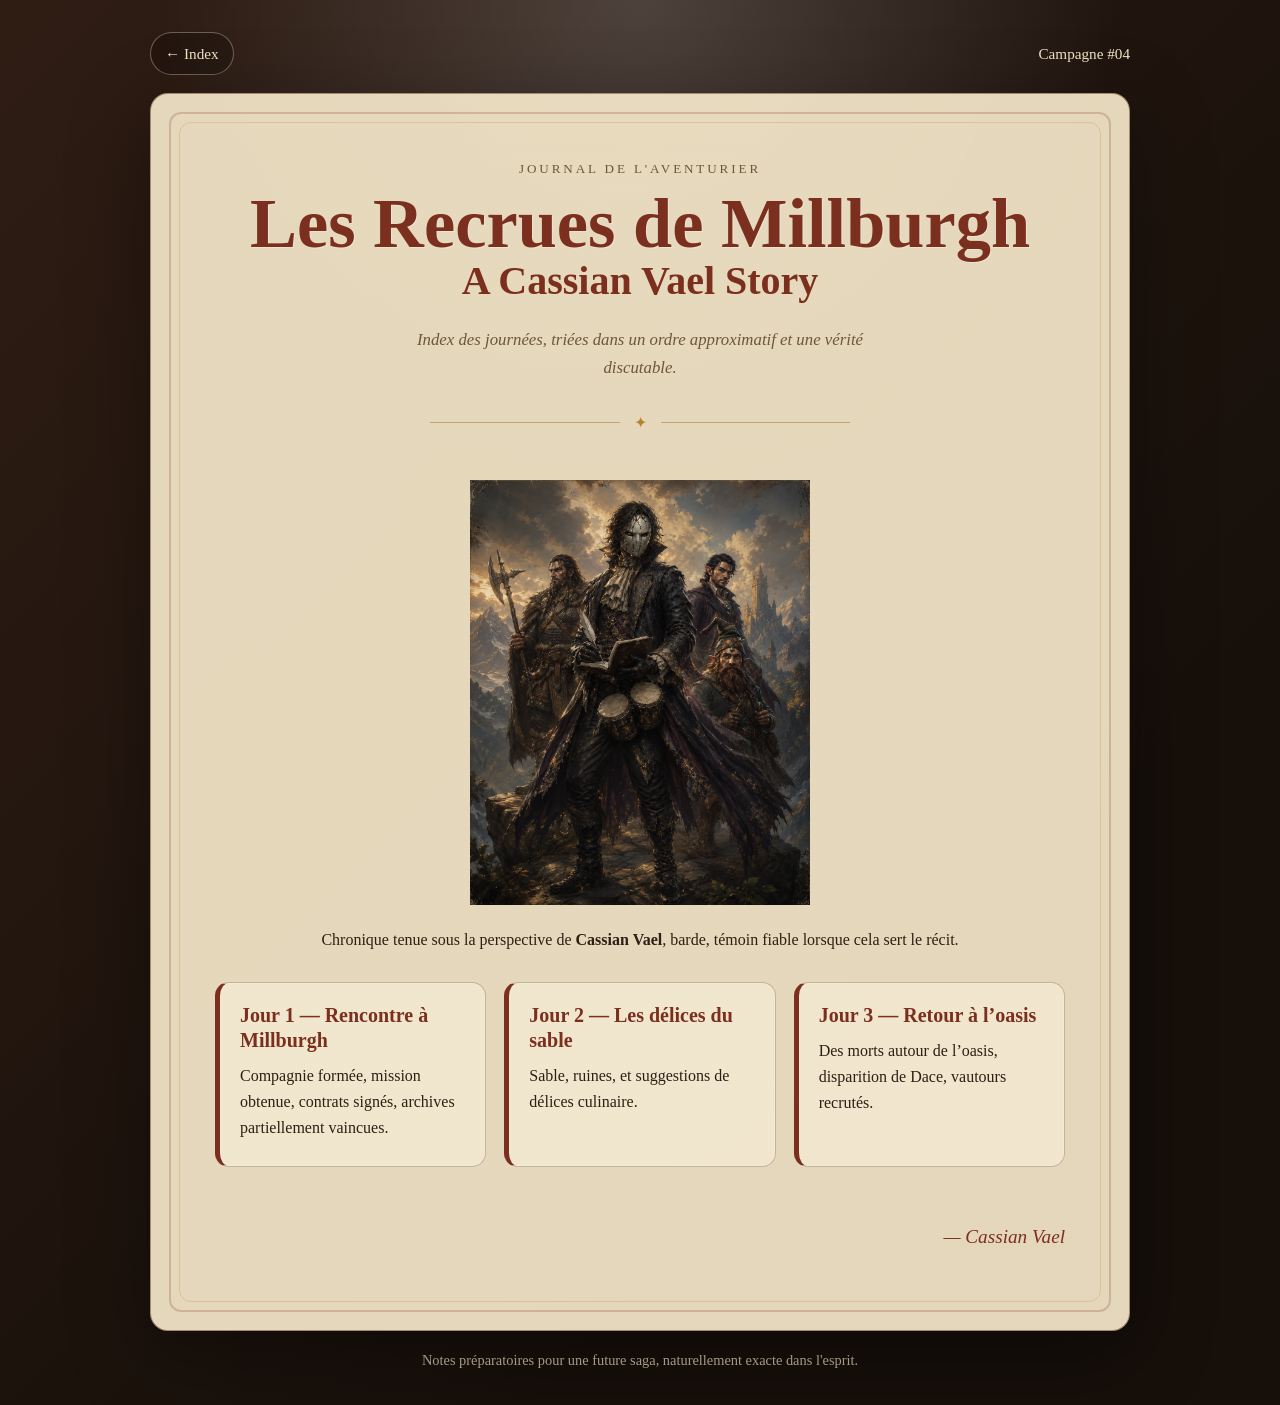
==== index.html @ cfff4280 "Update index.html" ====
<!DOCTYPE html>
<html lang="fr">
<head>
  <meta charset="UTF-8" />
  <meta name="viewport" content="width=device-width, initial-scale=1.0" />
  <title>Journal de l&#x27;Aventurier — Cassian Vael</title>
  <link rel="stylesheet" href="assets/style.css" />
</head>
<body>
  <div class="site-shell">
    <nav class="top-nav" aria-label="Navigation principale">
      <a href="index.html">← Index</a>
      <span>Campagne #04</span>
    </nav>

    <main class="page">
      <header>
        <p class="kicker">Journal de l'Aventurier</p>
        <h1>Les Recrues de Millburgh</h1>
        <h2>A Cassian Vael Story</h2>
        <p class="subtitle">Index des journées, triées dans un ordre approximatif et une vérité discutable.</p>
        <div class="ornament">✦</div>
      </header>
      <section>
          <p style="text-align: center;">
            <img src="assets/CoverArt.png" alt="Cover Art" style="max-width: 40%; height: auto;">
          </p>
      </section>

      <section>
  <p style="text-align: center;">Chronique tenue sous la perspective de <strong>Cassian Vael</strong>, barde, témoin fiable lorsque cela sert le récit.</p>

  <div class="card-grid">
    <a class="day-card" href="jours/jour-01.html">
      <strong>Jour 1 — Rencontre à Millburgh</strong>
      <span>Compagnie formée, mission obtenue, contrats signés, archives partiellement vaincues.</span>
    </a>
<a class="day-card" href="jours/jour-02.html">
      <strong>Jour 2 — Les délices du sable</strong>
      <span>Sable, ruines, et suggestions de délices culinaire.</span>
    </a>
<a class="day-card" href="jours/jour-03.html">
      <strong>Jour 3 — Retour à l’oasis</strong>
      <span>Des morts autour de l’oasis, disparition de Dace, vautours recrutés.</span>
    </a>
  </div>
</section>

<p class="signature">— Cassian Vael</p>
    </main>

    <footer>Notes préparatoires pour une future saga, naturellement exacte dans l'esprit.</footer>
  </div>
</body>
</html>
---- assets/style.css ----
:root {
  --bg-1: #2f1d14;
  --bg-2: #160f0a;
  --paper: #f2e4c7;
  --paper-light: #fff6dc;
  --ink: #2d1f14;
  --muted: #6f563b;
  --accent: #7b2f1f;
  --gold: #b78332;
  --line: rgba(80, 48, 25, 0.28);
  --shadow: rgba(0, 0, 0, 0.35);
}

* {
  box-sizing: border-box;
}

html {
  scroll-behavior: smooth;
}

body {
  margin: 0;
  min-height: 100vh;
  padding: 32px 18px;
  background:
    radial-gradient(circle at top, rgba(255, 255, 255, 0.18), transparent 30rem),
    linear-gradient(135deg, var(--bg-1), var(--bg-2) 72%);
  color: var(--ink);
  font-family: Georgia, "Times New Roman", serif;
  line-height: 1.65;
}

a {
  color: var(--accent);
  text-decoration-thickness: 1px;
  text-underline-offset: 3px;
}

a:hover {
  color: #a13d28;
}

.site-shell {
  max-width: 980px;
  margin: 0 auto;
}

.top-nav {
  display: flex;
  justify-content: space-between;
  align-items: center;
  gap: 12px;
  margin: 0 auto 18px;
  color: var(--paper);
  font-size: 0.95rem;
}

.top-nav a {
  color: var(--paper);
  text-decoration: none;
  border: 1px solid rgba(242, 228, 199, 0.35);
  border-radius: 999px;
  padding: 8px 14px;
  background: rgba(0, 0, 0, 0.18);
}

.top-nav a:hover {
  background: rgba(255, 255, 255, 0.08);
}

.page {
  position: relative;
  overflow: hidden;
  padding: clamp(28px, 6vw, 64px);
  background:
    linear-gradient(rgba(242, 228, 199, 0.94), rgba(242, 228, 199, 0.94)),
    repeating-linear-gradient(0deg, transparent, transparent 31px, rgba(93, 62, 32, 0.08) 32px);
  border: 1px solid rgba(80, 48, 25, 0.45);
  border-radius: 18px;
  box-shadow: 0 24px 80px var(--shadow);
}

.page::before,
.page::after {
  content: "";
  position: absolute;
  pointer-events: none;
  border-radius: 12px;
}

.page::before {
  inset: 18px;
  border: 2px solid rgba(123, 47, 31, 0.22);
}

.page::after {
  inset: 28px;
  border: 1px solid rgba(183, 131, 50, 0.25);
}

.page > * {
  position: relative;
  z-index: 1;
}

header {
  text-align: center;
  margin-bottom: 44px;
}

.kicker {
  margin: 0 0 8px;
  color: var(--muted);
  font-size: 0.82rem;
  text-transform: uppercase;
  letter-spacing: 0.22em;
}

h1 {
  margin: 0;
  color: var(--accent);
  font-size: clamp(2.15rem, 7vw, 4.4rem);
  line-height: 1;
  text-shadow: 1px 1px 0 rgba(255, 255, 255, 0.32);
}

.subtitle {
  margin: 16px auto 0;
  max-width: 62ch;
  color: var(--muted);
  font-style: italic;
  font-size: 1.05rem;
}

.ornament {
  margin: 28px auto 0;
  width: min(65%, 420px);
  display: flex;
  align-items: center;
  gap: 14px;
  color: var(--gold);
}

.ornament::before,
.ornament::after {
  content: "";
  height: 1px;
  flex: 1;
  background: currentColor;
  opacity: 0.62;
}

.card-grid {
  display: grid;
  grid-template-columns: repeat(auto-fit, minmax(220px, 1fr));
  gap: 18px;
  margin-top: 28px;
}

.day-card {
  display: block;
  min-height: 185px;
  padding: 20px;
  background: rgba(255, 248, 226, 0.46);
  border: 1px solid var(--line);
  border-left: 5px solid var(--accent);
  border-radius: 14px;
  text-decoration: none;
  box-shadow: inset 0 0 0 1px rgba(255,255,255,0.16);
}

.day-card:hover {
  transform: translateY(-2px);
  transition: transform 160ms ease;
}

.day-card strong {
  display: block;
  margin-bottom: 10px;
  color: var(--accent);
  font-size: 1.25rem;
  line-height: 1.25;
}

.day-card span {
  color: var(--ink);
}

.day {
  margin: 0;
  padding: 0;
}

h2 {
  margin: 0 0 22px;
  color: var(--accent);
  font-size: clamp(1.7rem, 4vw, 2.5rem);
  line-height: 1.15;
}

p {
  margin: 0 0 14px;
}

ul {
  margin: 12px 0 18px 1.2rem;
  padding: 0;
}

li {
  margin: 7px 0;
  padding-left: 0.2rem;
}

.note {
  margin: 18px 0;
  padding: 12px 16px;
  border-left: 3px solid var(--gold);
  background: rgba(183, 131, 50, 0.08);
  color: #4f3925;
  font-style: italic;
  border-radius: 8px;
}

.beat {
  margin: 18px 0 8px;
  color: var(--muted);
  text-transform: uppercase;
  letter-spacing: 0.12em;
  font-size: 0.78rem;
  font-weight: bold;
}

.closing {
  margin-top: 24px;
  padding-top: 16px;
  border-top: 1px dashed rgba(80, 48, 25, 0.35);
  font-weight: bold;
}

.signature {
  margin-top: 54px;
  text-align: right;
  color: var(--accent);
  font-size: 1.2rem;
  font-style: italic;
}

.bottom-nav {
  display: flex;
  justify-content: space-between;
  gap: 14px;
  margin-top: 28px;
}

.bottom-nav a,
.bottom-nav span {
  flex: 1;
  padding: 12px 14px;
  border-radius: 12px;
  background: rgba(255, 248, 226, 0.42);
  border: 1px solid var(--line);
  text-decoration: none;
}

.bottom-nav .next {
  text-align: right;
}

.bottom-nav span {
  color: var(--muted);
  opacity: 0.75;
}

footer {
  margin: 18px 0 0;
  text-align: center;
  color: rgba(242, 228, 199, 0.78);
  font-size: 0.9rem;
}

@media (max-width: 620px) {
  body {
    padding: 16px 10px;
  }

  .top-nav,
  .bottom-nav {
    flex-direction: column;
  }

  .bottom-nav .next {
    text-align: left;
  }
}

@media print {
  body {
    background: white;
    padding: 0;
  }

  .top-nav,
  .bottom-nav,
  footer {
    display: none;
  }

  .page {
    max-width: none;
    box-shadow: none;
    border-radius: 0;
  }
}
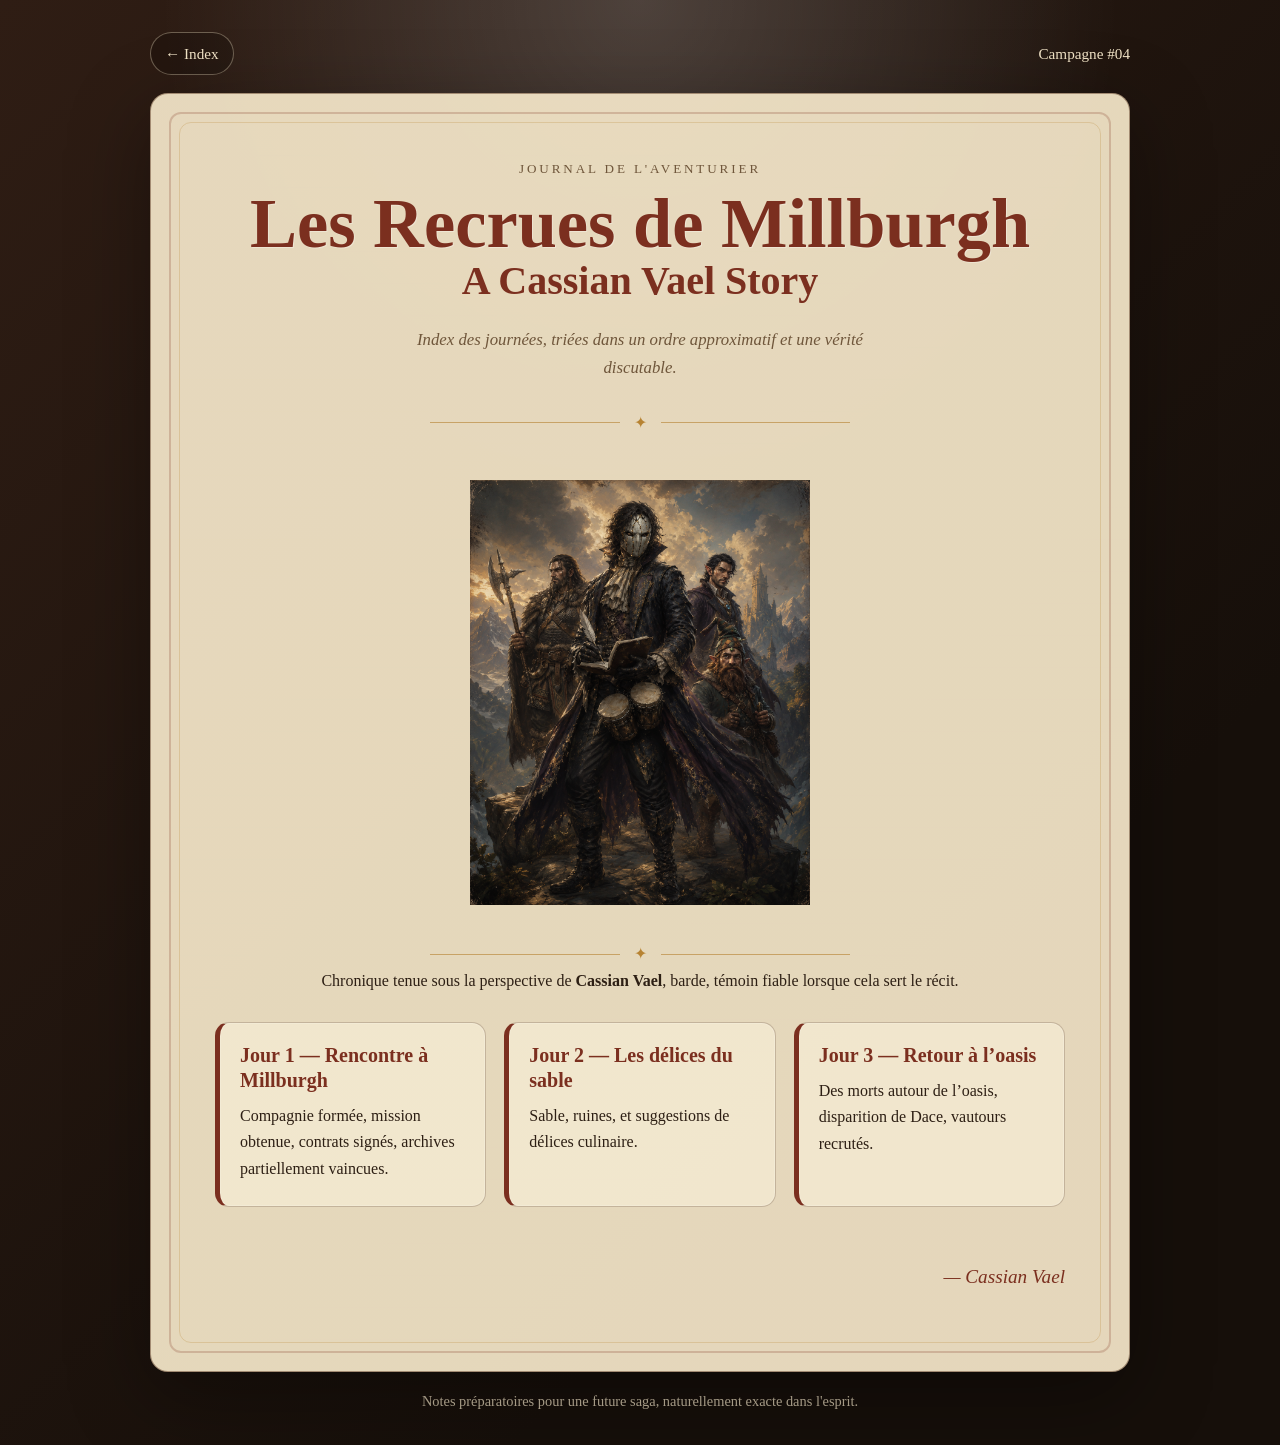
==== commit 7439eb31: "Update index.html" ====
--- a/index.html
+++ b/index.html
@@ -25,6 +25,7 @@
           <p style="text-align: center;">
             <img src="assets/CoverArt.png" alt="Cover Art" style="max-width: 40%; height: auto;">
           </p>
+          <div class="ornament">✦</div>
       </section>
 
       <section>
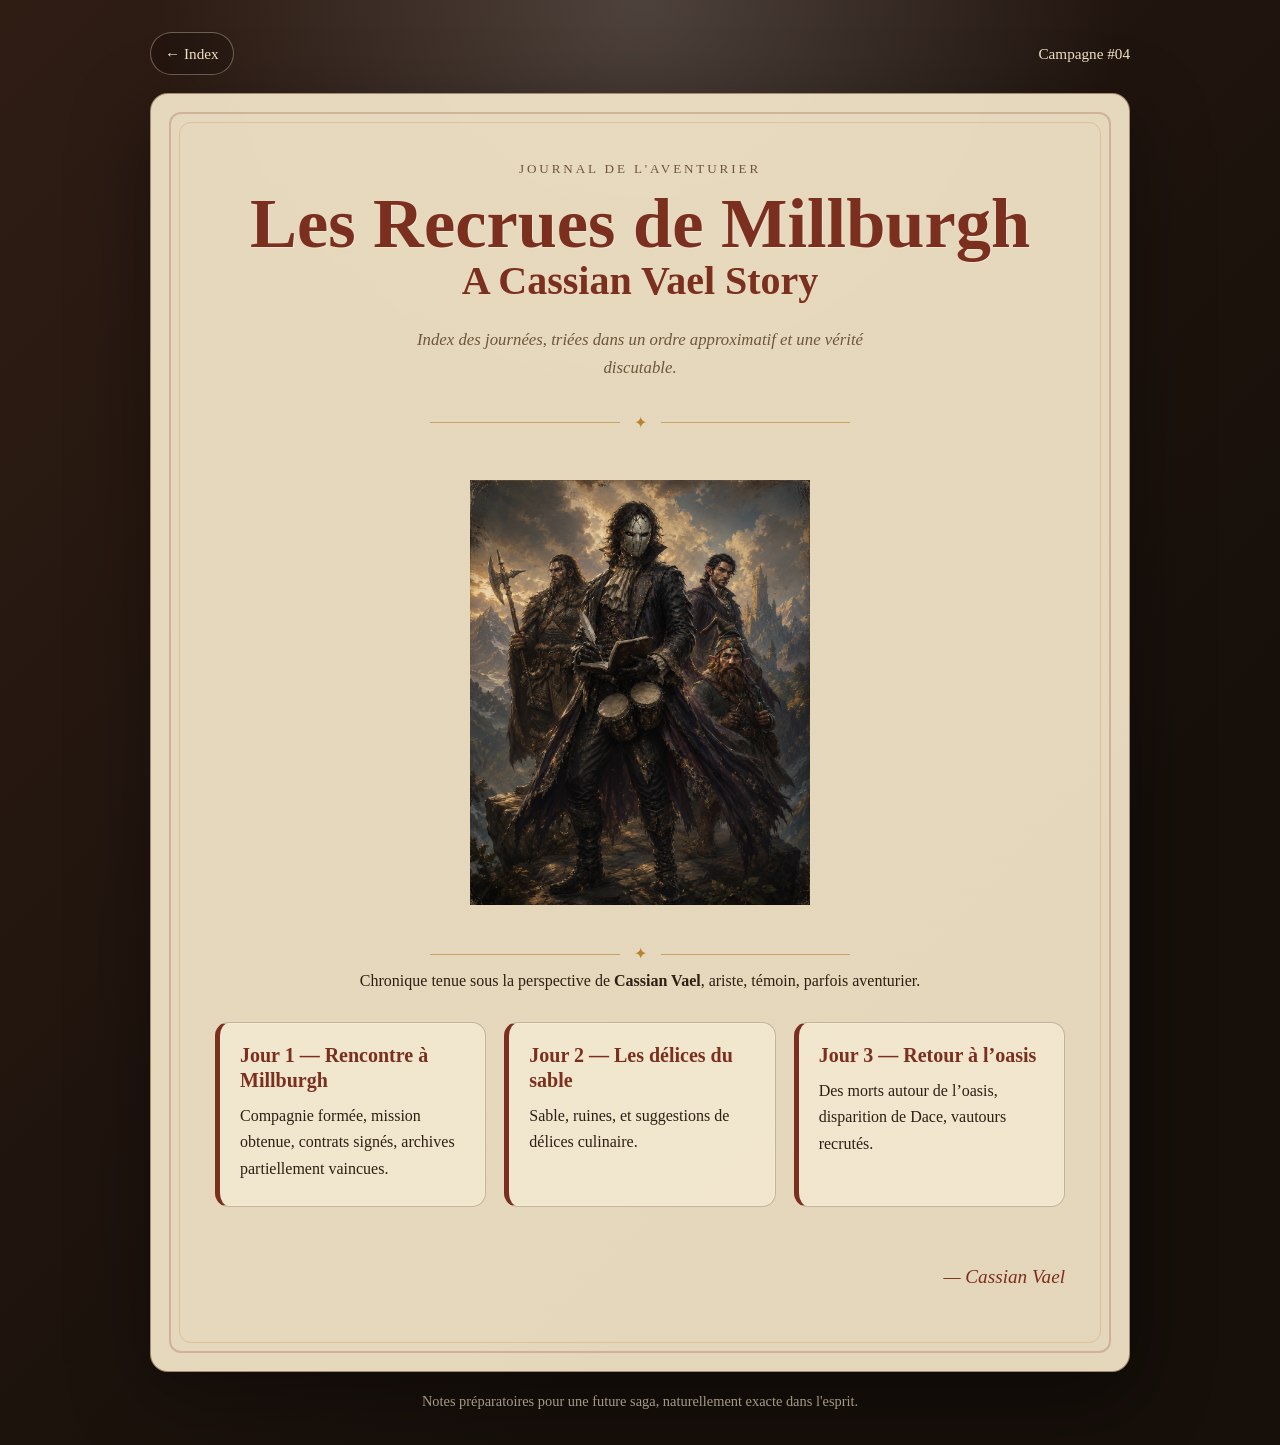
==== commit 75aeb8e5: "Update index.html" ====
--- a/index.html
+++ b/index.html
@@ -29,7 +29,7 @@
       </section>
 
       <section>
-  <p style="text-align: center;">Chronique tenue sous la perspective de <strong>Cassian Vael</strong>, barde, témoin fiable lorsque cela sert le récit.</p>
+  <p style="text-align: center;">Chronique tenue sous la perspective de <strong>Cassian Vael</strong>, ariste, témoin, parfois aventurier.</p>
 
   <div class="card-grid">
     <a class="day-card" href="jours/jour-01.html">
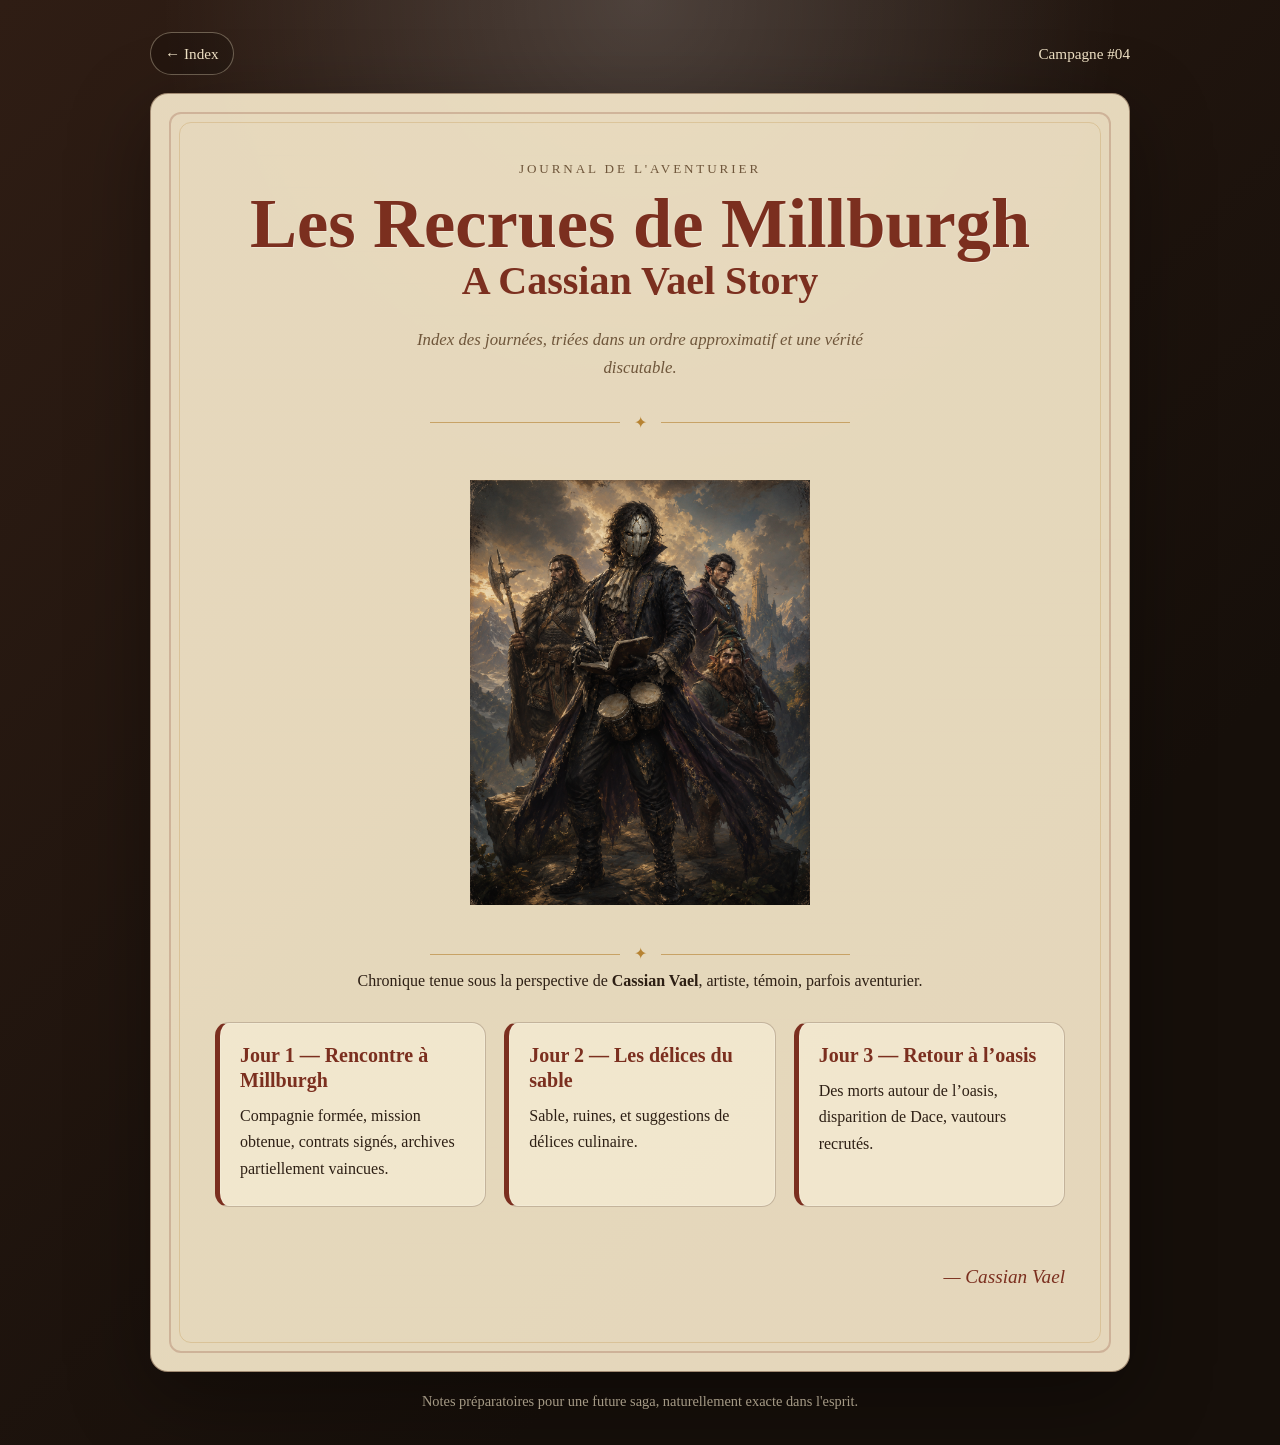
==== commit 31921339: "Update index.html" ====
--- a/index.html
+++ b/index.html
@@ -29,7 +29,7 @@
       </section>
 
       <section>
-  <p style="text-align: center;">Chronique tenue sous la perspective de <strong>Cassian Vael</strong>, ariste, témoin, parfois aventurier.</p>
+  <p style="text-align: center;">Chronique tenue sous la perspective de <strong>Cassian Vael</strong>, artiste, témoin, parfois aventurier.</p>
 
   <div class="card-grid">
     <a class="day-card" href="jours/jour-01.html">
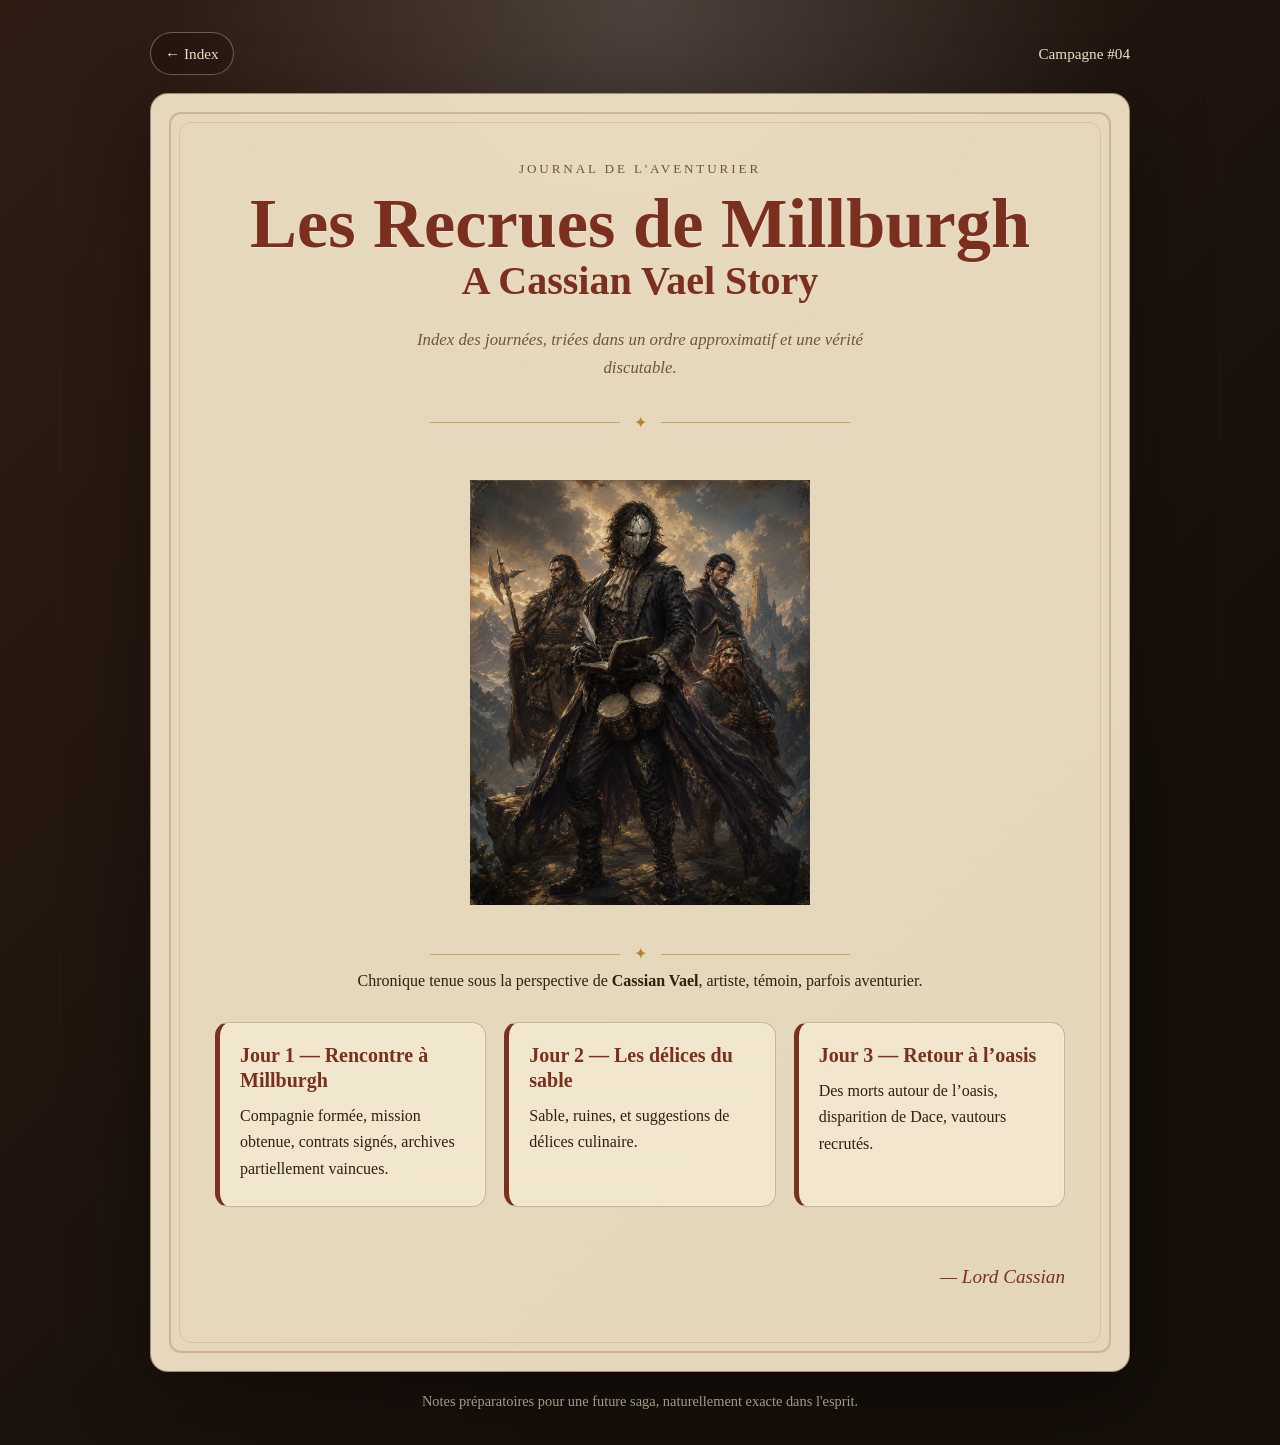
==== commit e6265ad3: "Update index.html" ====
--- a/index.html
+++ b/index.html
@@ -47,7 +47,7 @@
   </div>
 </section>
 
-<p class="signature">— Cassian Vael</p>
+<p class="signature">— Lord Cassian </p>
     </main>
 
     <footer>Notes préparatoires pour une future saga, naturellement exacte dans l'esprit.</footer>
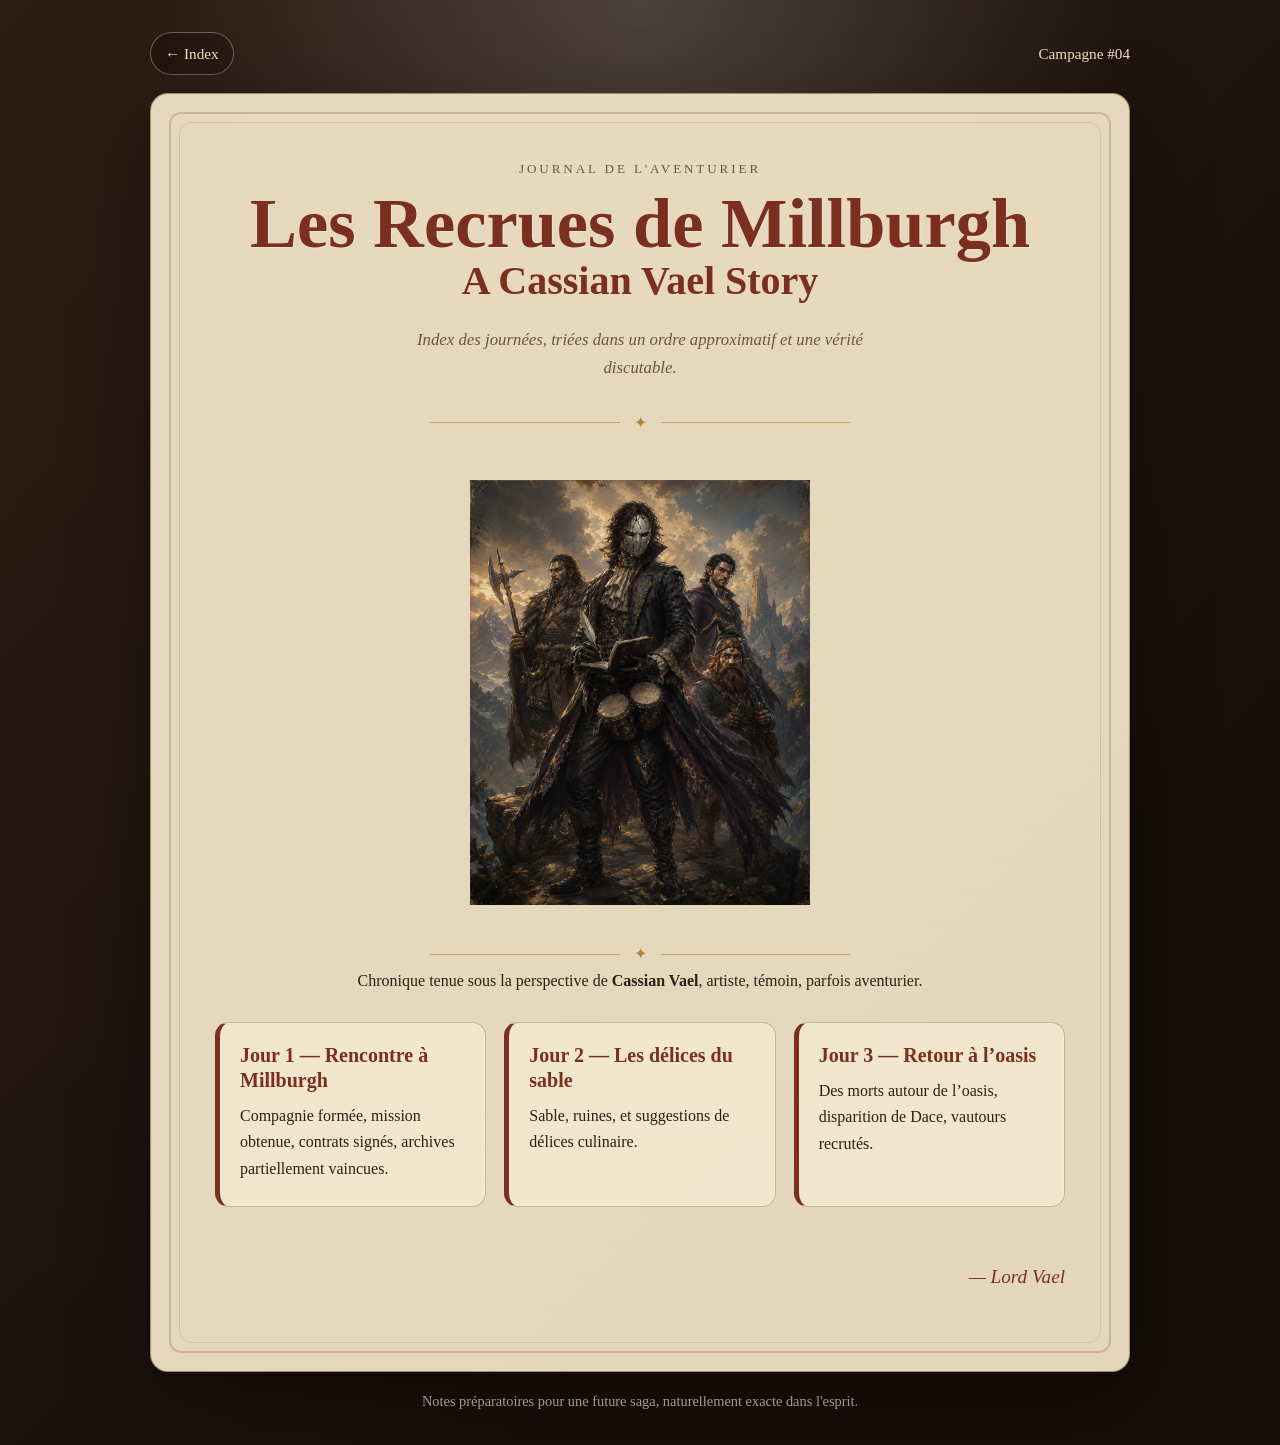
==== commit 34142fca: "Update index.html" ====
--- a/index.html
+++ b/index.html
@@ -47,7 +47,7 @@
   </div>
 </section>
 
-<p class="signature">— Lord Cassian </p>
+<p class="signature">— Lord Vael </p>
     </main>
 
     <footer>Notes préparatoires pour une future saga, naturellement exacte dans l'esprit.</footer>
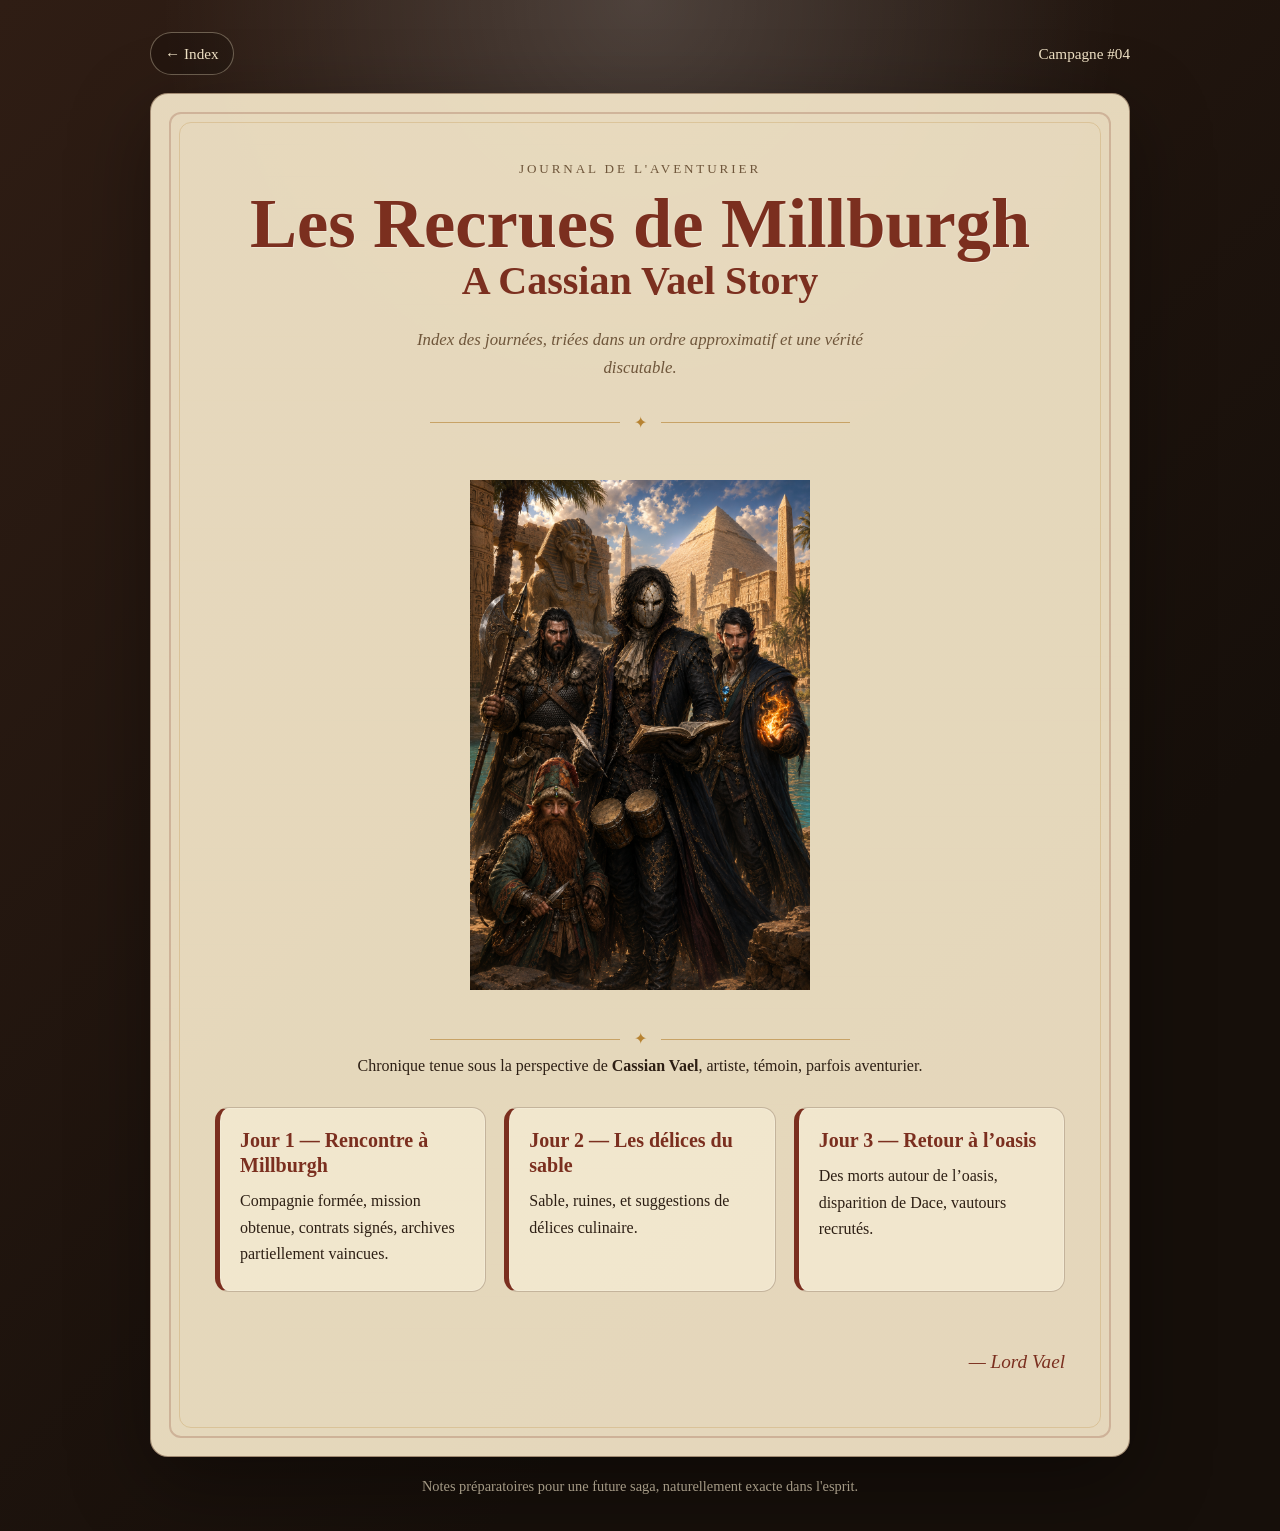
==== commit f901eae4: "Update index.html" ====
--- a/index.html
+++ b/index.html
@@ -23,7 +23,7 @@
       </header>
       <section>
           <p style="text-align: center;">
-            <img src="assets/CoverArt.png" alt="Cover Art" style="max-width: 40%; height: auto;">
+            <img src="assets/Coverart2.png" alt="Cover Art" style="max-width: 40%; height: auto;">
           </p>
           <div class="ornament">✦</div>
       </section>
--- a/assets/style.css
+++ b/assets/style.css
@@ -280,6 +280,59 @@
   font-size: 0.9rem;
 }
 
+/* Bloc journal : texte à gauche, image à droite */
+.journal-split {
+  display: flex;
+  gap: 40px;
+  align-items: center;
+  margin: 30px 0;
+}
+
+/* Colonne texte */
+.journal-texte {
+  flex: 1 1 55%;
+  min-width: 0;
+}
+
+/* Colonne image */
+.journal-image {
+  flex: 0 1 45%;
+  min-width: 220px;
+}
+
+/* Empêche l'image de dépasser de sa colonne */
+.journal-image img {
+  display: block;
+  width: 100%;
+  max-width: 100%;
+  height: auto;
+  border-radius: 12px;
+
+  -webkit-mask-image: radial-gradient(
+    ellipse at center,
+    black 72%,
+    transparent 100%
+  );
+  mask-image: radial-gradient(
+    ellipse at center,
+    black 72%,
+    transparent 100%
+  );
+}
+
+
+@media (max-width: 768px) {
+  .journal-split {
+    flex-direction: column;
+    align-items: stretch;
+    gap: 20px;
+  }
+
+  .journal-image {
+    min-width: 0;
+  }
+}
+
 @media (max-width: 620px) {
   body {
     padding: 16px 10px;
@@ -312,4 +365,4 @@
     box-shadow: none;
     border-radius: 0;
   }
-}+}
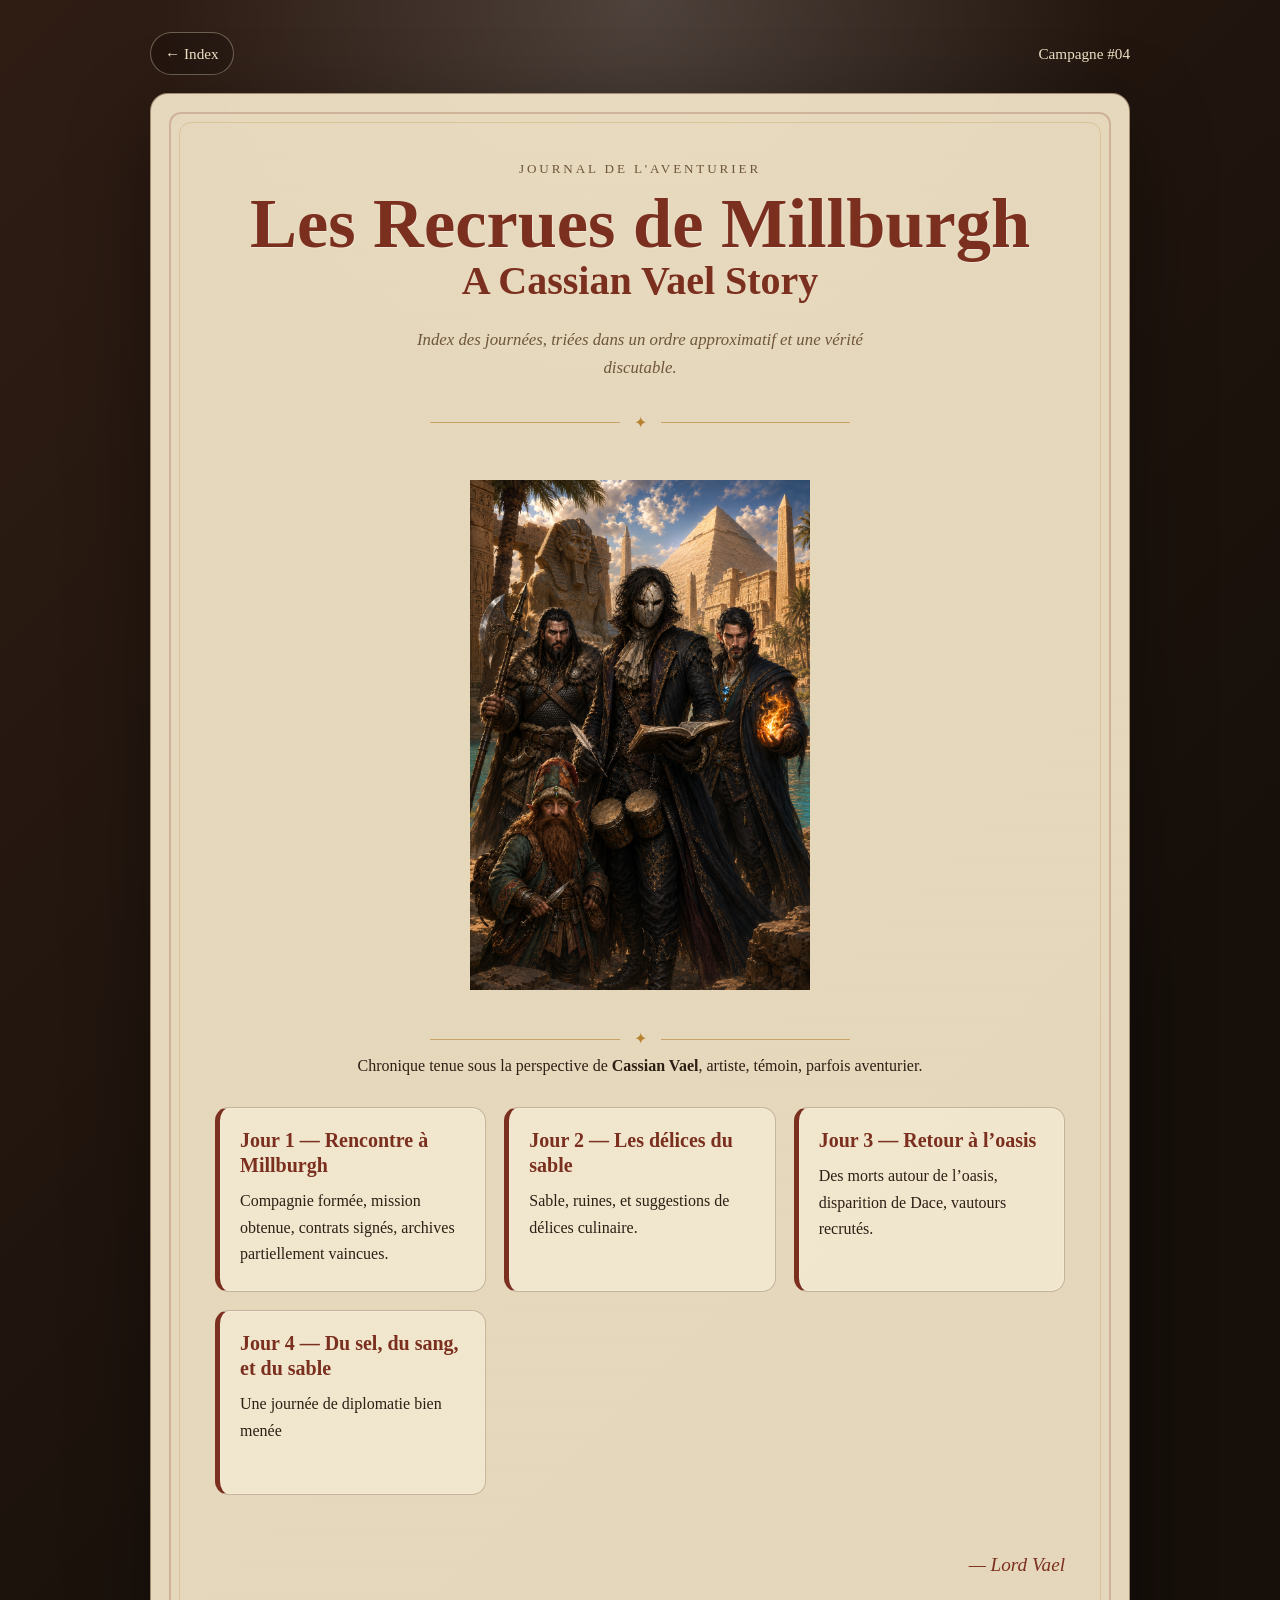
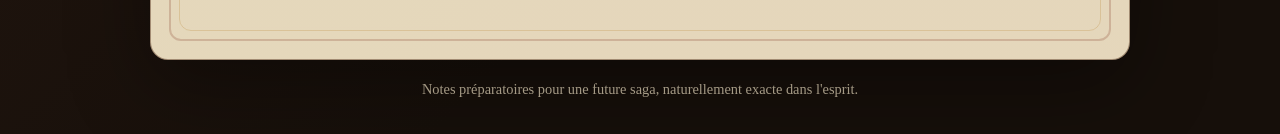
==== commit 4de94732: "Update index.html" ====
--- a/index.html
+++ b/index.html
@@ -44,6 +44,10 @@
       <strong>Jour 3 — Retour à l’oasis</strong>
       <span>Des morts autour de l’oasis, disparition de Dace, vautours recrutés.</span>
     </a>
+<a class="day-card" href="jours/jour-04.html">
+      <strong>Jour 4 — Du sel, du sang, et du sable</strong>
+      <span>Une journée de diplomatie bien menée</span>
+    </a>
   </div>
 </section>
 
